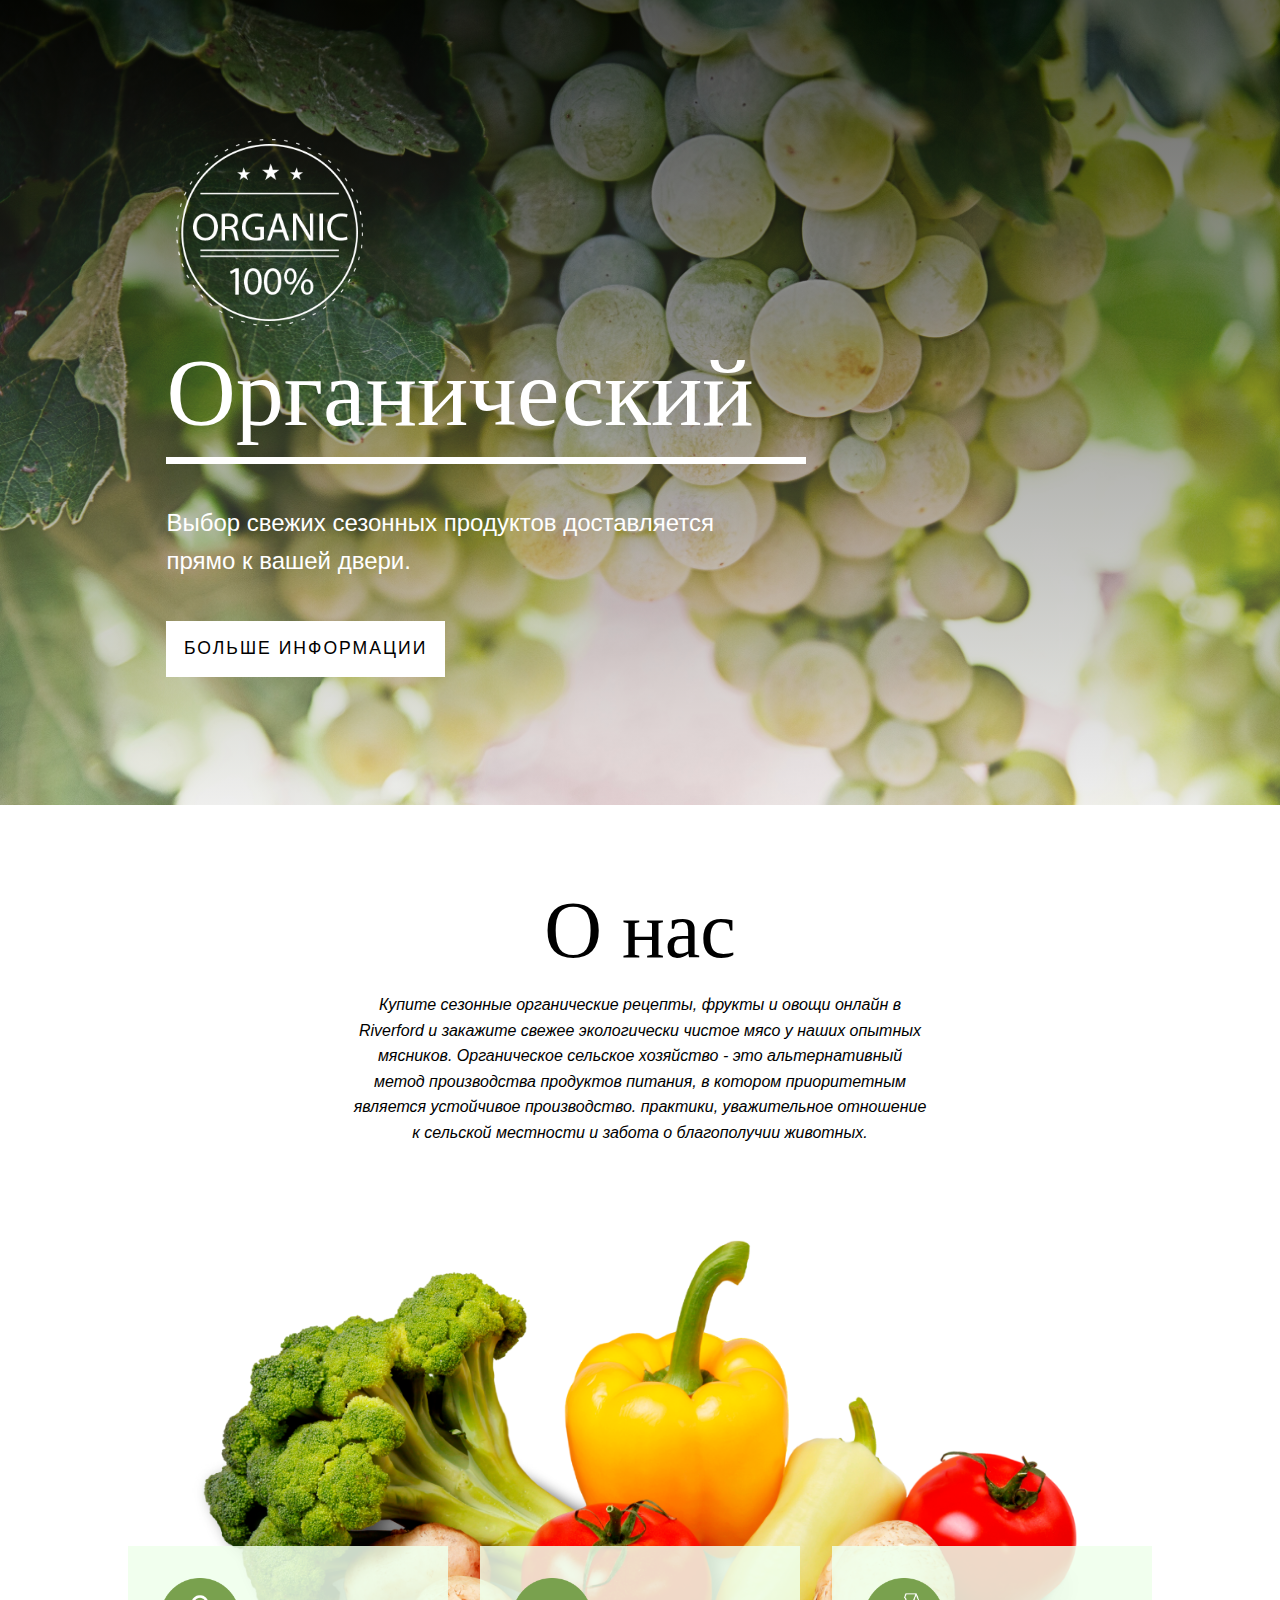
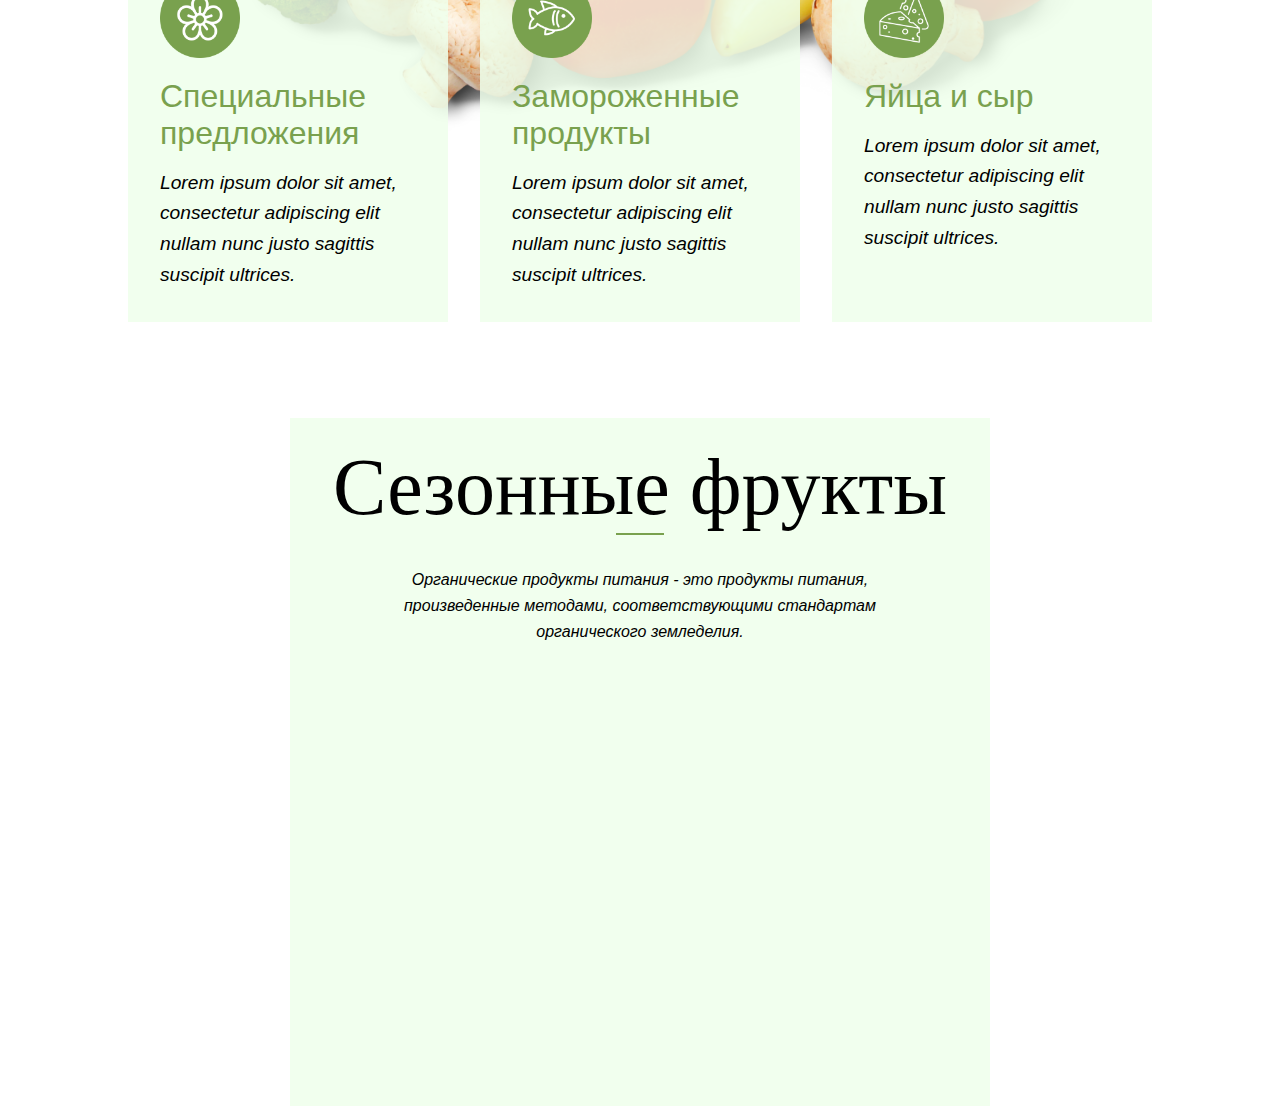
==== Вёрстка/index.html @ 4e45d7ac "Сделал чего-то" ====
<!DOCTYPE html>
<html lang="en">
<head>
    <meta charset="UTF-8">
    <link rel="stylesheet" href="style.css">
    <title>Document</title>
</head>
<body>
    <section id="headsection">
        <div class="flexContainer" id="organiclogo">
            <div class="flexContainer">
                <img id="logopicture" src="organiclogo.png"/>
            </div>

            <div id="logotext">Органический</div>

            <div id="underline"></div>

            <div id="undertext">Выбор свежих сезонных продуктов доставляется прямо к вашей двери.</div>

            <a href="#" id="morebutton">Больше информации</a>
        </div>
    </section>

    <section id="aboutsection">
        <h1>О нас</h1>
        <div class="description" id="aboutbody">Купите сезонные органические рецепты, 
                            фрукты и овощи онлайн в Riverford и закажите 
                            свежее экологически чистое мясо у наших опытных мясников. 
                            Органическое сельское хозяйство - это альтернативный метод 
                            производства продуктов питания, в котором приоритетным является 
                            устойчивое производство. практики, уважительное отношение к сельской 
                            местности и забота о благополучии животных.</div>
    </section>

    <section id="offerssection">
        <div id="offerbg">
            <img src="vegetables.png" style="max-width: 100%;";/>
        </div>
        <div class="flexContainer" id="offercontainer">
            <div class="offer">
                <div class="offerimg"><img src="flower.png" style="max-width: 100%;"></div>
                <div class="offerheader">Специальные предложения</div>
                <div class="offerbody">Lorem ipsum dolor sit amet, 
                    consectetur adipiscing elit nullam nunc justo 
                    sagittis suscipit ultrices.</div>
            </div>
            <div class="offer">
                <div class="offerimg"><img src="fish.png" style="max-width: 100%;"></div>
                <div class="offerheader">Замороженные продукты</div>
                <div class="offerbody">Lorem ipsum dolor sit amet, 
                    consectetur adipiscing elit nullam nunc justo 
                    sagittis suscipit ultrices.</div>
            </div>
            <div class="offer">
                <div class="offerimg"><img src="cheese.png" style="max-width: 100%;"></div>
                <div class="offerheader">Яйца и сыр</div>
                <div class="offerbody">Lorem ipsum dolor sit amet, 
                    consectetur adipiscing elit nullam nunc justo 
                    sagittis suscipit ultrices.</div>
            </div>
        </div>
    </section>

    <section id="firstpromosection">
        <div id="seasonfruits">
            <h1>Сезонные фрукты</h1>
            <div id="fruitsunderline"></div>
            <div class="description">Органические продукты питания - это 
                                    продукты питания, произведенные методами, 
                                    соответствующими стандартам органического земледелия.
            </div>
        </div>
    </section>
</body>
</html>
---- Вёрстка/style.css ----
body{
    margin:0;
    
}

.flexContainer{
    display: flex;
}

#headsection {
    background-image: linear-gradient(to bottom, 
                    rgba(0, 0, 0, 0.6),
                    rgba(201, 201, 201, 0.3)), 
                    url("./grape.jpg");

    background-size: cover;
    background-repeat: no-repeat;
    background-position: 100% 50%;
    width: 100%;
}

#organiclogo{
    position: relative;

    flex-direction: column;

    padding: 10vw 13vw;
}

#logopicture{
    max-width: 13em;
}

#logotext{
    flex-basis: content;
    font-family: serif;
    font-weight: 10;
    word-wrap: break-word;
    color:white;
    font-size: 6em;

    margin-bottom: 0.1em;
}

#underline {
    height: 5pt;
    max-width: 40em;
    background-color: white;
}


#undertext {
    font-family: sans-serif;
    font-size: 24px;
    margin-top: 40px;
    margin-bottom: 40px;
    max-width: 25em;
    color: white;
    line-height: 1.6;
}

#morebutton{
    background-color: white;
    
    color: black;
    text-decoration: none;
    text-transform:uppercase;
    font-size: 1.1em;
    font-family: sans-serif;
    font-weight: lighter;
    letter-spacing: 2px;

    padding: 1em;
    max-width: fit-content;
}

#morebutton:hover{
    background-color: rgb(223, 223, 223);
}

#aboutsection{
    display: block;
    width: 100%;
    margin: 5em auto 0;
}

h1 {
    font-family: serif;
    font-size: 5em;
    font-weight: 100;
    text-align: center;
    margin: 0;
}

.description {
    font-family: sans-serif;
    font-size: 1em;
    font-style: oblique;
    font-weight: 100;
    line-height: 1.6;

    max-width: 45vw;
    text-align: center;
    margin: 1em auto;
}

#offerssection{
    width: 100%;
    padding-bottom: 6em;
}

#offercontainer{
    justify-content: center;
    gap: 2em;
}

#offerbg{
    display: block;
    width: 70%;
    height: 30vw;
    margin: auto;
}

.offer{
    background-color: rgba(239, 255, 235, 0.85);
    max-width: 20vw;
    min-width: 100px;
    padding: 2em;
}

.offerimg{
    max-width: 5em;
}

.offerheader{
    font-family: sans-serif;
    font-size: 2em;
    margin: 0.5em 0;
    color: #79a14e;
}

.offerbody{
    font-family: sans-serif;
    font-size: 1.2em;
    line-height: 1.6;
    font-style: oblique;
}

#seasonfruits {
    display: block;
    position: relative;
    background-color: rgba(239, 255, 235, 0.85);
    max-width: 50%;
    margin:auto;
    padding: 1.5em 1.9em;
    height: 40em;
}

#fruitsunderline {
    height: 2px;
    width: 3em;
    background-color: #79a14e;
    margin: 0 auto 2em;
}
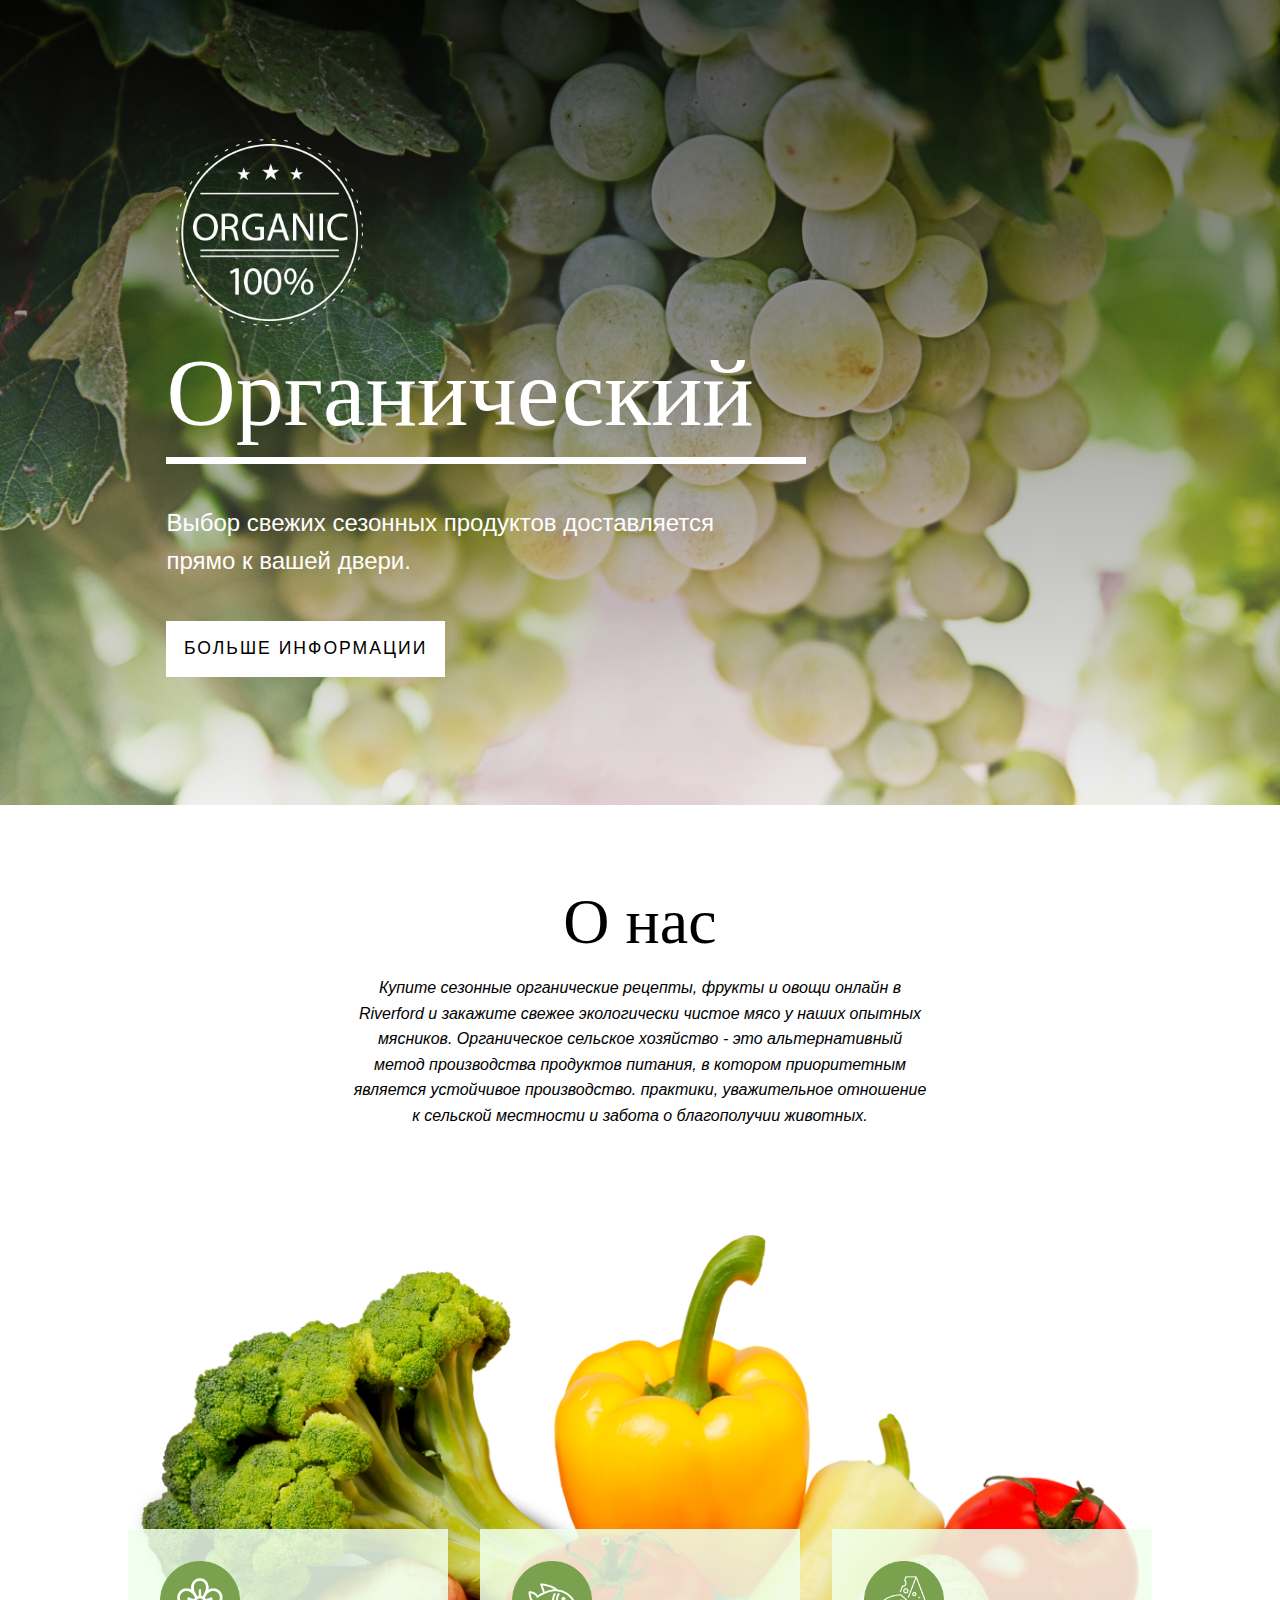
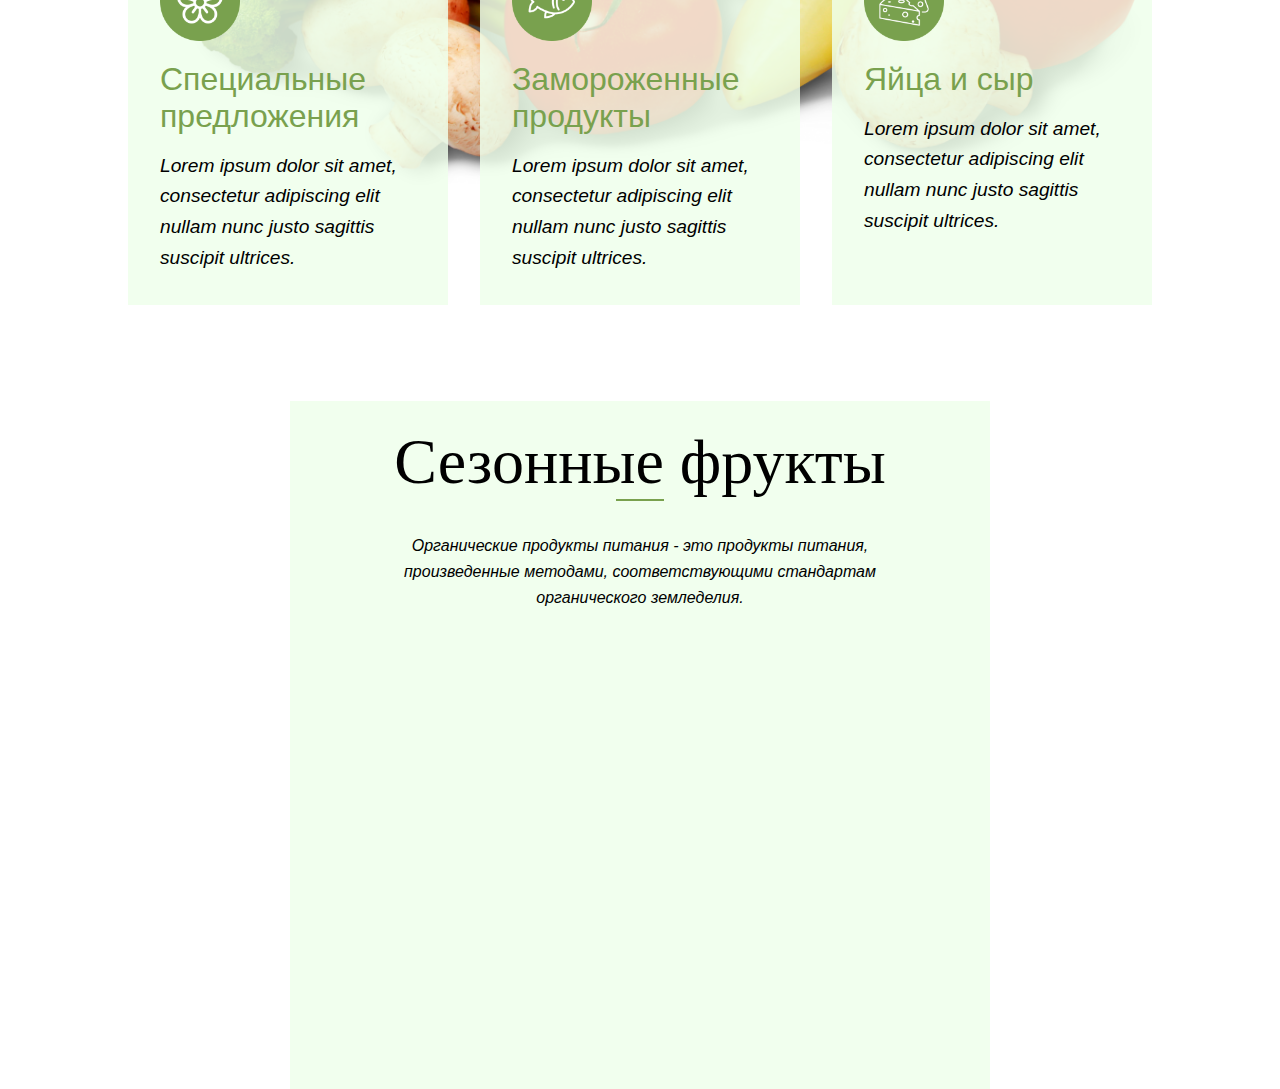
==== commit 3c359a00: "Исправлялки" ====
--- a/Вёрстка/index.html
+++ b/Вёрстка/index.html
@@ -3,6 +3,8 @@
 <head>
     <meta charset="UTF-8">
     <link rel="stylesheet" href="style.css">
+    <meta http-equiv="X-UA-Compatible" content="IE=edge,chrome=1" />
+    <meta name="viewport" content="width=device-width" />
     <title>Document</title>
 </head>
 <body>
--- a/Вёрстка/style.css
+++ b/Вёрстка/style.css
@@ -86,7 +86,7 @@
 
 h1 {
     font-family: serif;
-    font-size: 5em;
+    font-size: 4em;
     font-weight: 100;
     text-align: center;
     margin: 0;
@@ -111,21 +111,32 @@
 
 #offercontainer{
     justify-content: center;
+    flex-wrap: wrap;
     gap: 2em;
 }
 
 #offerbg{
     display: block;
-    width: 70%;
+    width: 80%;
     height: 30vw;
     margin: auto;
 }
 
 .offer{
-    background-color: rgba(239, 255, 235, 0.85);
-    max-width: 20vw;
-    min-width: 100px;
+    background-color: rgba(239, 255, 235, 0.85); 
     padding: 2em;
+}
+
+@media screen and (max-width: 980px) {
+    .offer{
+        max-width: 50vw;
+    }
+}
+
+@media screen and (min-width: 981px) {
+    .offer{
+        max-width: 20vw;
+    }
 }
 
 .offerimg{
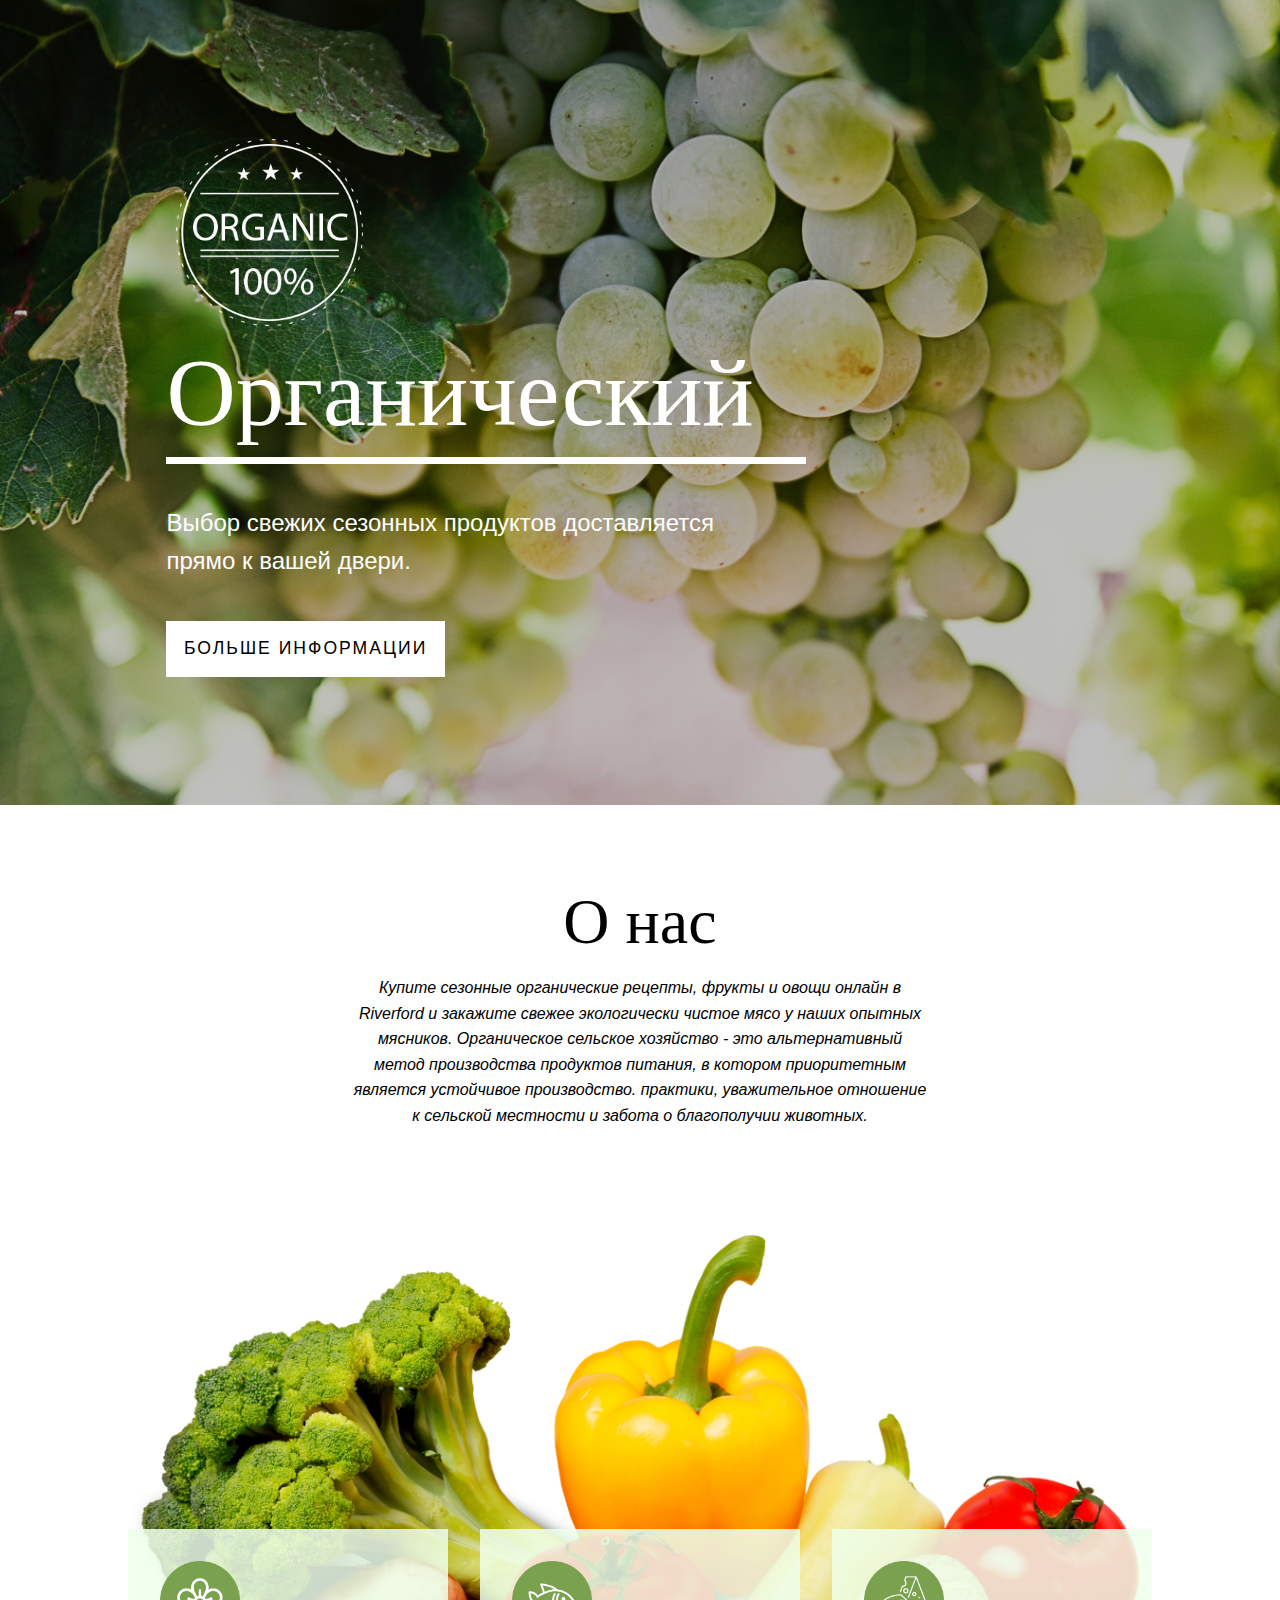
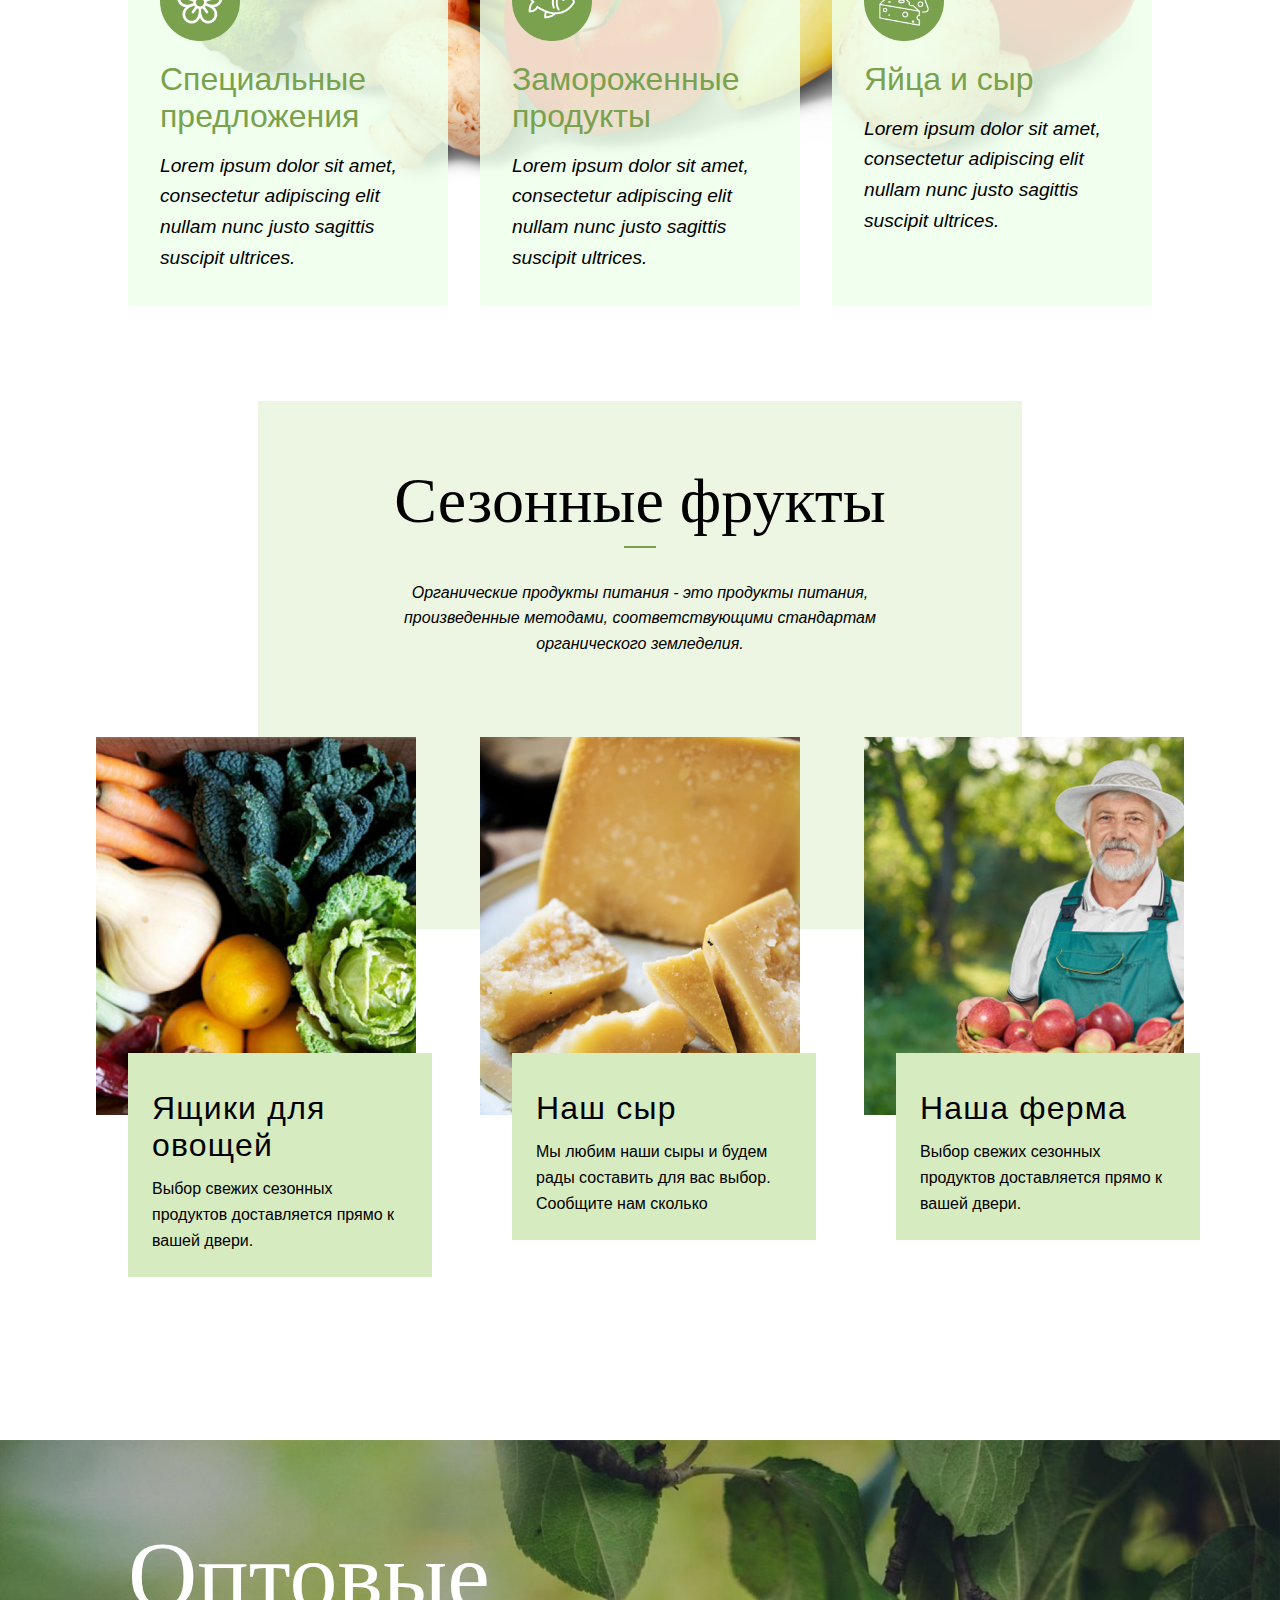
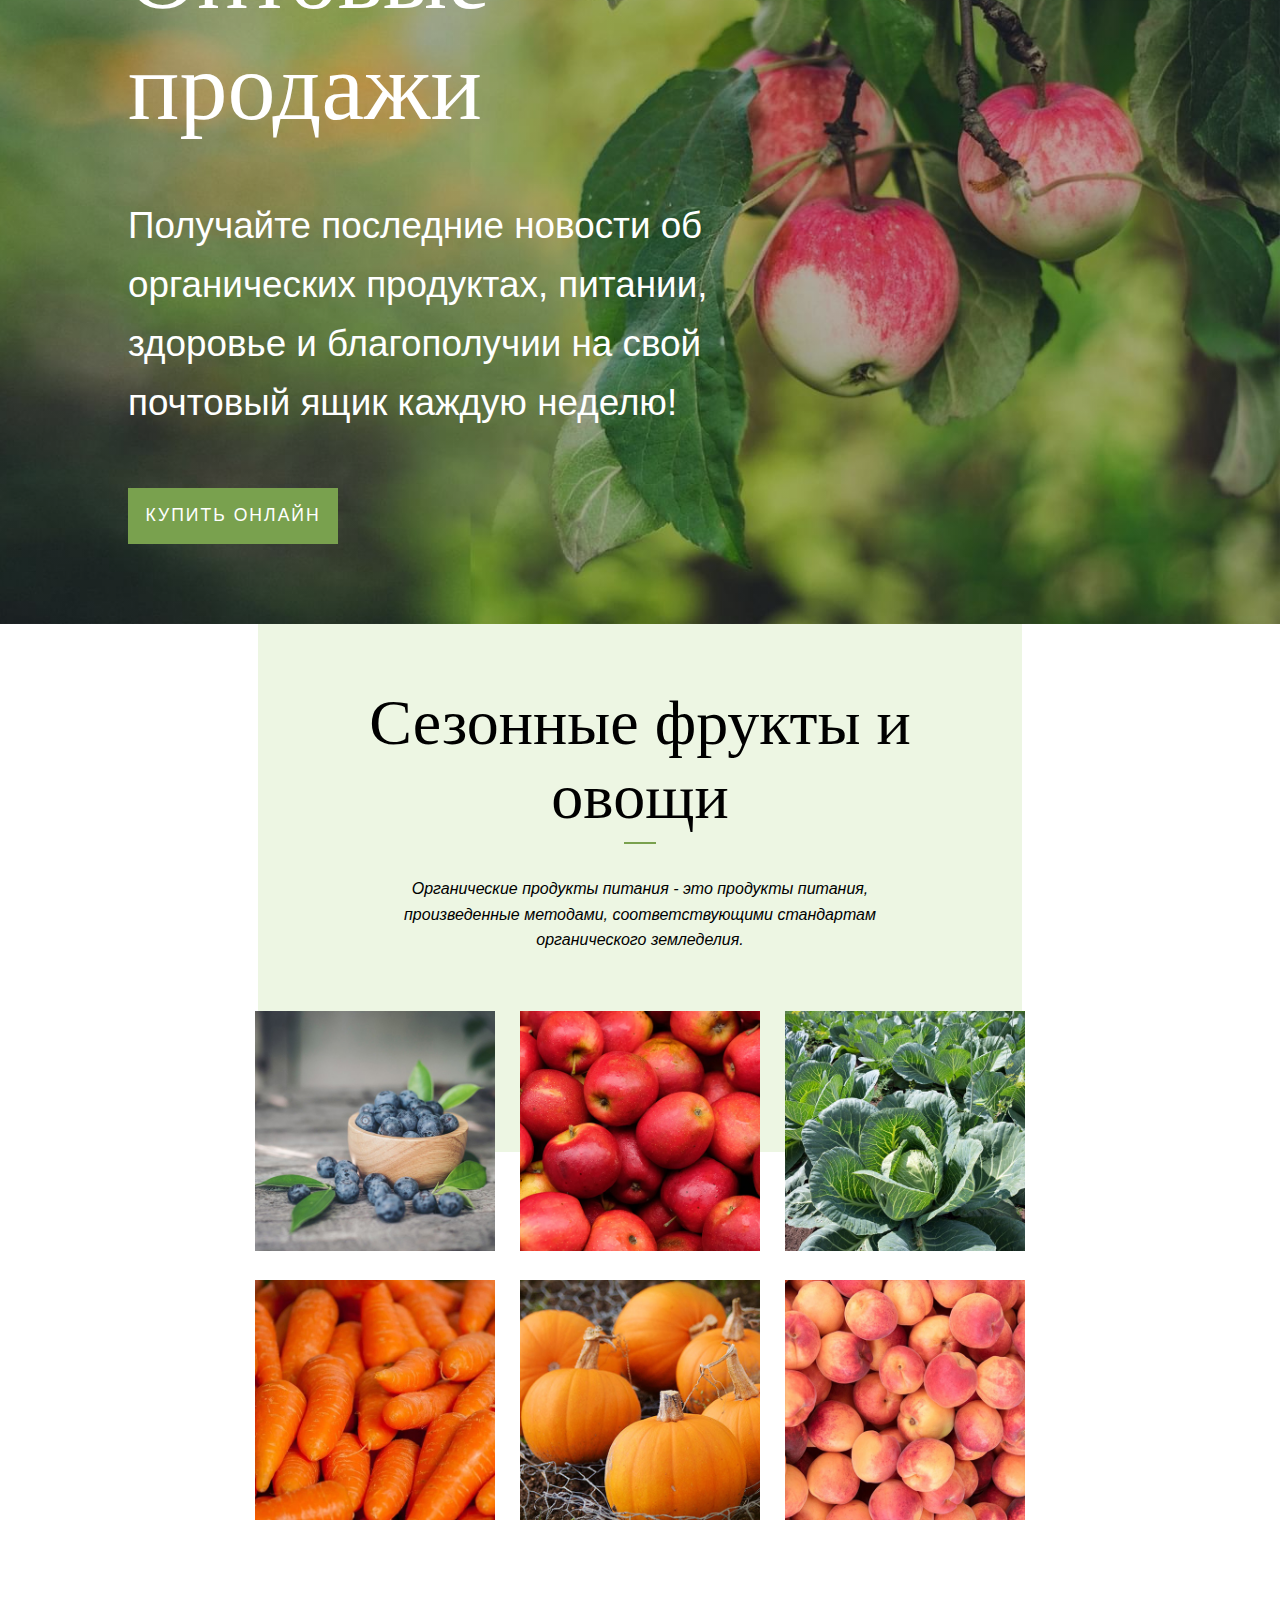
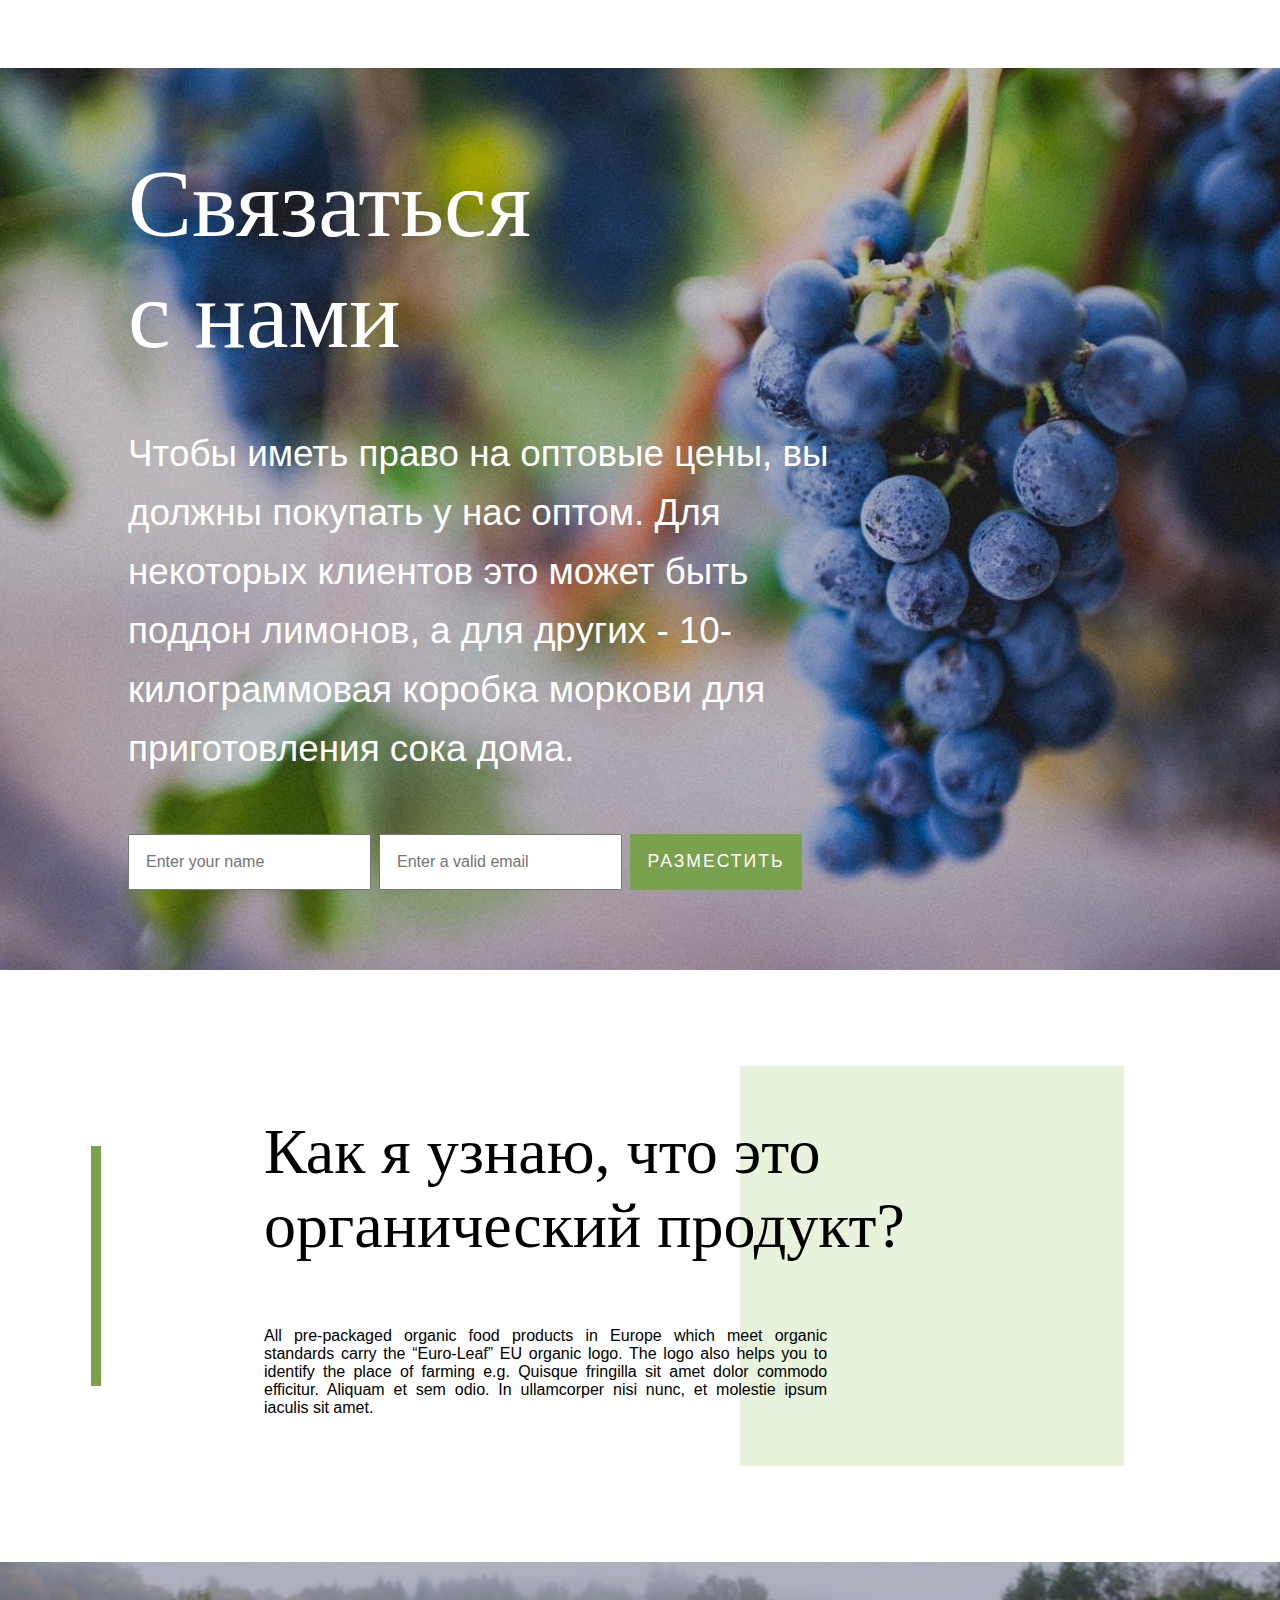
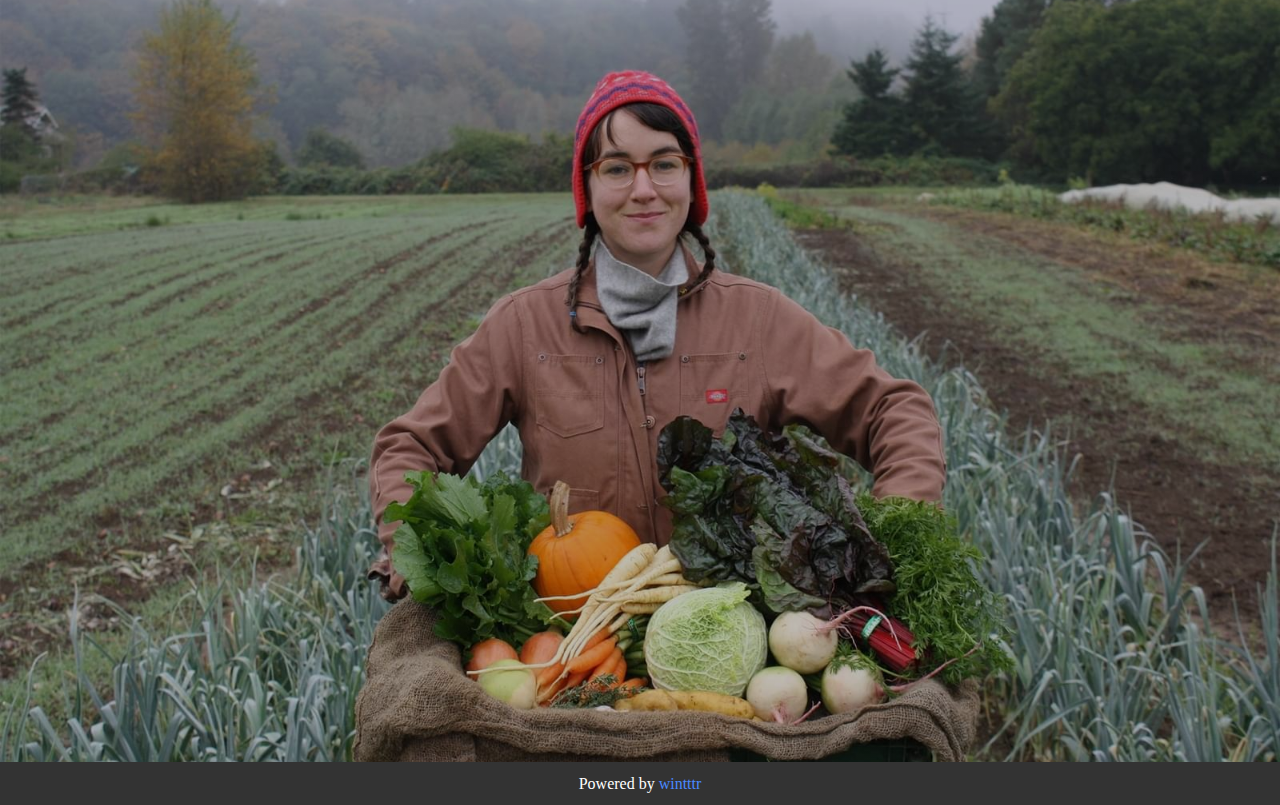
==== commit b372e0a5: "Доделал сайт" ====
--- a/Вёрстка/index.html
+++ b/Вёрстка/index.html
@@ -5,7 +5,7 @@
     <link rel="stylesheet" href="style.css">
     <meta http-equiv="X-UA-Compatible" content="IE=edge,chrome=1" />
     <meta name="viewport" content="width=device-width" />
-    <title>Document</title>
+    <title>Organic</title>
 </head>
 <body>
     <section id="headsection">
@@ -20,7 +20,7 @@
 
             <div id="undertext">Выбор свежих сезонных продуктов доставляется прямо к вашей двери.</div>
 
-            <a href="#" id="morebutton">Больше информации</a>
+            <a href="#" class="btn" id="morebutton">Больше информации</a>
         </div>
     </section>
 
@@ -55,7 +55,9 @@
                     sagittis suscipit ultrices.</div>
             </div>
             <div class="offer">
-                <div class="offerimg"><img src="cheese.png" style="max-width: 100%;"></div>
+                <div class="offerimg">
+                    <img src="cheese.png" style="max-width: 100%;">
+                </div>
                 <div class="offerheader">Яйца и сыр</div>
                 <div class="offerbody">Lorem ipsum dolor sit amet, 
                     consectetur adipiscing elit nullam nunc justo 
@@ -66,13 +68,155 @@
 
     <section id="firstpromosection">
         <div id="seasonfruits">
-            <h1>Сезонные фрукты</h1>
+            <h1 id="fhead">Сезонные фрукты</h1>
             <div id="fruitsunderline"></div>
-            <div class="description">Органические продукты питания - это 
+            <div class="description" id="fdesc">Органические продукты питания - это 
                                     продукты питания, произведенные методами, 
                                     соответствующими стандартам органического земледелия.
             </div>
         </div>
+
+        <div class="flexContainer" id="affers">
+            <div class="affer">
+                <div class="afferimgdiv
+                ">
+                    <img class="afferimg" src="box_4_veg.jpg">
+                </div>
+
+                <div class="afferdesc">
+                    <div class="adeschead">
+                        Ящики для овощей
+                    </div>
+
+                    <div class="adescbody">
+                        Выбор свежих сезонных продуктов доставляется прямо к вашей двери.
+                    </div>
+                </div>
+            </div>
+            <div class="affer">
+                <div class="afferimgdiv">
+                    <img class="afferimg" src="our_cheese.jpg">
+                </div>
+
+                <div class="afferdesc">
+                    <div class="adeschead">
+                        Наш сыр
+                    </div>
+
+                    <div class="adescbody">
+                        Мы любим наши сыры и будем рады составить для вас выбор. Сообщите нам сколько
+                    </div>
+                </div>
+            </div>
+            <div class="affer">
+                <div class="afferimgdiv">
+                    <img class="afferimg" src="farmer.jpg">
+                </div>
+
+                <div class="afferdesc">
+                    <div class="adeschead">
+                        Наша ферма
+                    </div>
+
+                    <div class="adescbody">
+                        Выбор свежих сезонных продуктов доставляется прямо к вашей двери.
+                    </div>
+                </div>
+            </div>
+        </div>
+    </section>
+
+    <section id="wholesalesection">
+        <div class="flexContainer" id="wslogo">
+            <div id="wsheader">
+                Оптовые продажи
+            </div>
+            <div id="wsbody">
+                Получайте последние новости об органических продуктах, 
+                питании, здоровье и благополучии на свой почтовый ящик каждую неделю!
+            </div>
+
+            <a href="#" class="btn" id="wsbutton">Купить онлайн</a>
+        </div>
+    </section>
+
+
+    <section id="secondpromosection">
+        <div id="seasonfruits2">
+            <h1 id="fhead">Сезонные фрукты и овощи</h1>
+            <div id="fruitsunderline"></div>
+            <div class="description" id="sdesc">Органические продукты питания - это 
+                                    продукты питания, произведенные методами, 
+                                    соответствующими стандартам органического земледелия.
+            </div>
+        </div>
+
+        <div class="flexContainer" id="veggrid">
+            <div class="flexItem">
+                <img src="berry.jpg" class="flexImg">
+            </div>
+            <div class="flexItem">
+                <img src="grid_apples.jpeg" class="flexImg">
+            </div>
+            <div class="flexItem">
+                <img src="kapusta.jpg" class="flexImg">
+            </div>
+            <div class="flexItem">
+                <img src="morkovka.jpg" class="flexImg">
+            </div>
+            <div class="flexItem">
+                <img src="tykva.jpg" class="flexImg">
+            </div>
+            <div class="flexItem">
+                <img src="peaches.jpg" class="flexImg">
+            </div>
+        </div>
+    </section>
+
+    <section id="contactussection">
+        <div class="flexContainer" id="culogo">
+            <div id="cuheader">
+                Связаться с нами
+            </div>
+            <div id="cubody">
+                Чтобы иметь право на оптовые цены, вы должны 
+                покупать у нас оптом. Для некоторых клиентов это 
+                может быть поддон лимонов, а для других - 10-килограммовая 
+                коробка моркови для приготовления сока дома.
+            </div>
+            <div class="flexContainer" id="contacts">
+                <input class="inputpls" placeholder="Enter your name">
+                <input class="inputpls" placeholder="Enter a valid email">
+                <a href="#" class="btn" id="cubutton">Разместить</a>
+            </div>
+        </div>
+    </section>
+
+    <section id="FAQ">
+        <div id="cosmeticcont">
+            <div id="cosmeticblock1"></div>
+
+            <div id="faqcont">
+                <div id="faqheader">Как я узнаю, что это органический продукт?</div>
+                <div id="faqbody">All pre-packaged organic food products in Europe 
+                                which meet organic standards carry the “Euro-Leaf” 
+                                EU organic logo. The logo also helps you to identify 
+                                the place of farming e.g. Quisque fringilla sit amet 
+                                dolor commodo efficitur. Aliquam et sem odio. In ullamcorper 
+                                nisi nunc, et molestie ipsum iaculis sit amet.
+                </div>
+            </div>
+
+            <div id="cosmeticblock2"></div>
+        </div>
+    </section>
+
+    <section id="last"></section>
+
+    <section id="colontitul">
+        <div id="colontext">
+            Powered by <a id="colonref" href="https://www.github.com/wintttr">wintttr</a>
+        </div>
     </section>
 </body>
 </html>--- a/Вёрстка/style.css
+++ b/Вёрстка/style.css
@@ -1,6 +1,5 @@
 body{
     margin:0;
-    
 }
 
 .flexContainer{
@@ -9,8 +8,8 @@
 
 #headsection {
     background-image: linear-gradient(to bottom, 
-                    rgba(0, 0, 0, 0.6),
-                    rgba(201, 201, 201, 0.3)), 
+                    rgba(0, 0, 0, 0.25),
+                    rgba(0, 0, 0, 0.25)), 
                     url("./grape.jpg");
 
     background-size: cover;
@@ -59,24 +58,28 @@
     line-height: 1.6;
 }
 
+
 #morebutton{
     background-color: white;
-    
     color: black;
+}
+
+
+.btn{
     text-decoration: none;
-    text-transform:uppercase;
+    text-transform: uppercase;
+    max-width: fit-content;
+    padding: 1em;
     font-size: 1.1em;
     font-family: sans-serif;
     font-weight: lighter;
     letter-spacing: 2px;
-
-    padding: 1em;
-    max-width: fit-content;
 }
 
 #morebutton:hover{
     background-color: rgb(223, 223, 223);
 }
+
 
 #aboutsection{
     display: block;
@@ -160,16 +163,328 @@
 #seasonfruits {
     display: block;
     position: relative;
-    background-color: rgba(239, 255, 235, 0.85);
-    max-width: 50%;
-    margin:auto;
+    background-color: #edf6e3;
+    max-width: 55%;
+    margin: auto;
     padding: 1.5em 1.9em;
-    height: 40em;
+    height: 30em;
 }
 
 #fruitsunderline {
     height: 2px;
-    width: 3em;
+    width: 2em;
     background-color: #79a14e;
-    margin: 0 auto 2em;
-}
+    margin: 0.5em auto 2em;
+}
+
+#fhead{
+    padding-top: 0.6em;
+}
+
+#fdesc{
+    margin-bottom: 4em;
+}
+
+
+#affers {
+    position: relative;
+    top: -15vw;
+    justify-content: center;
+    max-width: 70vw;
+    margin: auto;
+    gap: 4em;
+
+    margin-bottom: -6em;
+}
+
+.affer{
+    width: 20em;
+}
+
+.afferimgdiv{
+    max-width: 26vw;
+    max-height: 30em;
+    overflow: hidden;
+}
+
+.afferimg{
+    max-width: 25em;
+}
+
+.afferdesc{
+    position: relative;
+    top: -50pt;
+    left: 2em;
+    background-color: #d7ebc1;
+    max-width: 20vw;
+    padding: 1.5em;
+}
+
+@media screen and (max-width: 980px) {
+    #affers{
+        position: relative;
+        flex-wrap: wrap;
+        align-content: center;
+        gap: 1em;
+    }
+    
+    .affer{
+        min-width: 30em;
+        max-width: initial;
+        margin-bottom: 0.5em;
+    }
+
+    .afferimgdiv{
+        max-width: initial;
+        max-height: 40em;
+    }
+
+    .afferimg{
+        max-width: initial;
+        max-height: 20em;
+    }
+
+    .afferdesc{
+        max-width: 25em;
+        left: 4em;
+    }
+}
+
+.adeschead {
+    font-family: sans-serif;
+    letter-spacing: 1.2px;
+    font-weight: 100;
+    font-size: 2em;
+    margin: 0.4em auto;
+}
+
+.adescbody {
+    font-family: sans-serif;
+    font-size: 1em;
+    line-height: 1.6;
+}
+
+#sdesc{
+    height: 200px;
+}
+
+#wholesalesection {
+    background-image: linear-gradient(to bottom, 
+                    rgba(0, 0, 0, 0.25),
+                    rgba(0, 0, 0, 0.25)), 
+                    url("./apples.jpg");
+
+    background-size: cover;
+    background-repeat: no-repeat;
+    background-position: 100% 50%;
+    width: 100%;
+}
+
+#wslogo{
+    flex-direction: column;
+    padding: 5em 0 5em 10vw;
+}
+
+#wsheader{
+    font-family: serif;
+    color:white;
+    font-size: 6em;
+    max-width: 2em;
+}
+
+#wsbody{
+    font-family: sans-serif;
+    font-weight: 100;
+    font-size: 2.3em;
+
+    max-width: 20em;
+    line-height: 1.6;
+    color: white;
+
+    margin: 1.5em 0;
+}
+
+#wsbutton{
+    color: white;
+    background-color: #79a14e;
+}
+
+#wsbutton:hover{
+    background-color: #6d9047;
+}
+
+.gridContainer{
+    display: grid;
+}
+
+#veggrid{
+    position: relative;
+    top: -15vw;
+    
+    gap: 25px;
+    justify-content: center;
+    flex-wrap: wrap;
+
+    max-width: 80%;
+
+    margin: auto;
+    margin-bottom: -3em;
+}
+
+.flexImg{
+    max-width: 20em;
+    margin: auto;
+}
+
+@media screen and (max-width: 980px) {
+    #veggrid{
+        top: -10vw;
+    }
+    .flexImg{
+        max-width: initial;
+        min-width: 30em;
+        margin: auto;
+    }
+}
+
+@media screen and (max-width: 1280px) {
+    .flexImg{
+        max-width: 15em;
+        margin: auto;
+    }
+}
+
+#seasonfruits2{
+    display: block;
+    position: relative;
+    background-color: #edf6e3;
+    max-width: 55%;
+    margin: 0 auto 4vw auto;
+    padding: 1.5em 1.9em;
+    height: 30em;
+}
+
+
+#contactussection {
+    background-image: linear-gradient(to bottom, 
+                    rgba(0, 0, 0, 0.25),
+                    rgba(0, 0, 0, 0.25)), 
+                    url("./chernika.jpg");
+
+    background-size: cover;
+    background-repeat: no-repeat;
+    background-position: 100% 50%;
+    width: 100%;
+}
+
+#culogo{
+    flex-direction: column;
+    padding: 5em 0 5em 10vw;
+}
+
+#cuheader{
+    font-family: serif;
+    color:white;
+    max-width: 3em;
+    font-size: 6em;
+}
+
+#cubody{
+    font-family: sans-serif;
+    font-weight: 100;
+    font-size: 2.3em;
+
+    max-width: 20em;
+    line-height: 1.6;
+    color: white;
+
+    margin: 1.5em 0;
+}
+
+#cubutton{
+    color: white;
+    background-color: #79a14e;
+}
+
+#cubutton:hover{
+    background-color: #6d9047;
+}
+
+.inputpls{
+    font-family: sans-serif;
+    font-size: 1em;
+    max-width:fit-content;
+    padding: 1em;
+
+}
+
+#contacts{
+    flex-wrap: wrap;
+    gap: 0.5em;
+}
+
+#faqheader{
+    font-family: serif;
+    font-size: 4em;
+    margin-bottom: 1em;
+}
+
+#faqbody{
+    font-family: sans-serif;
+    text-align: justify;
+    max-width: 80%;
+}
+
+#cosmeticcont{
+    display: grid;
+    overflow: hidden;
+    grid-template-columns: 15vw 55vw 30vw;
+    gap: 4.5em;
+    justify-items: center;
+    align-items: center;
+    margin: 6em 0;
+}
+
+#cosmeticblock1 {
+    background-color: #79a14e;
+    width: 10px;
+    height: 15em;
+}
+
+#cosmeticblock2 {
+    position: relative;
+    z-index: -1;
+    right: 300px;
+    background-color: #e7f3da;
+    height: 25em;
+    width: 30vw;
+}
+
+#last{
+    background-image: linear-gradient(to bottom, 
+                    rgba(0, 0, 0, 0.25),
+                    rgba(0, 0, 0, 0.25)), 
+                    url("./woman.jpg");
+
+    background-size: cover;
+    background-repeat: no-repeat;
+    background-position: 50% 40%;
+    width: 100%;
+    height: 800px;
+}
+
+#colontitul{
+    background-color: rgb(51, 51, 51);
+    padding: 0.8em;
+    font-weight: 100;
+}
+
+#colontext{
+    color: white;
+    text-align: center;
+}
+
+#colonref{
+    color: rgb(74, 137, 255);
+    text-decoration: none;
+}